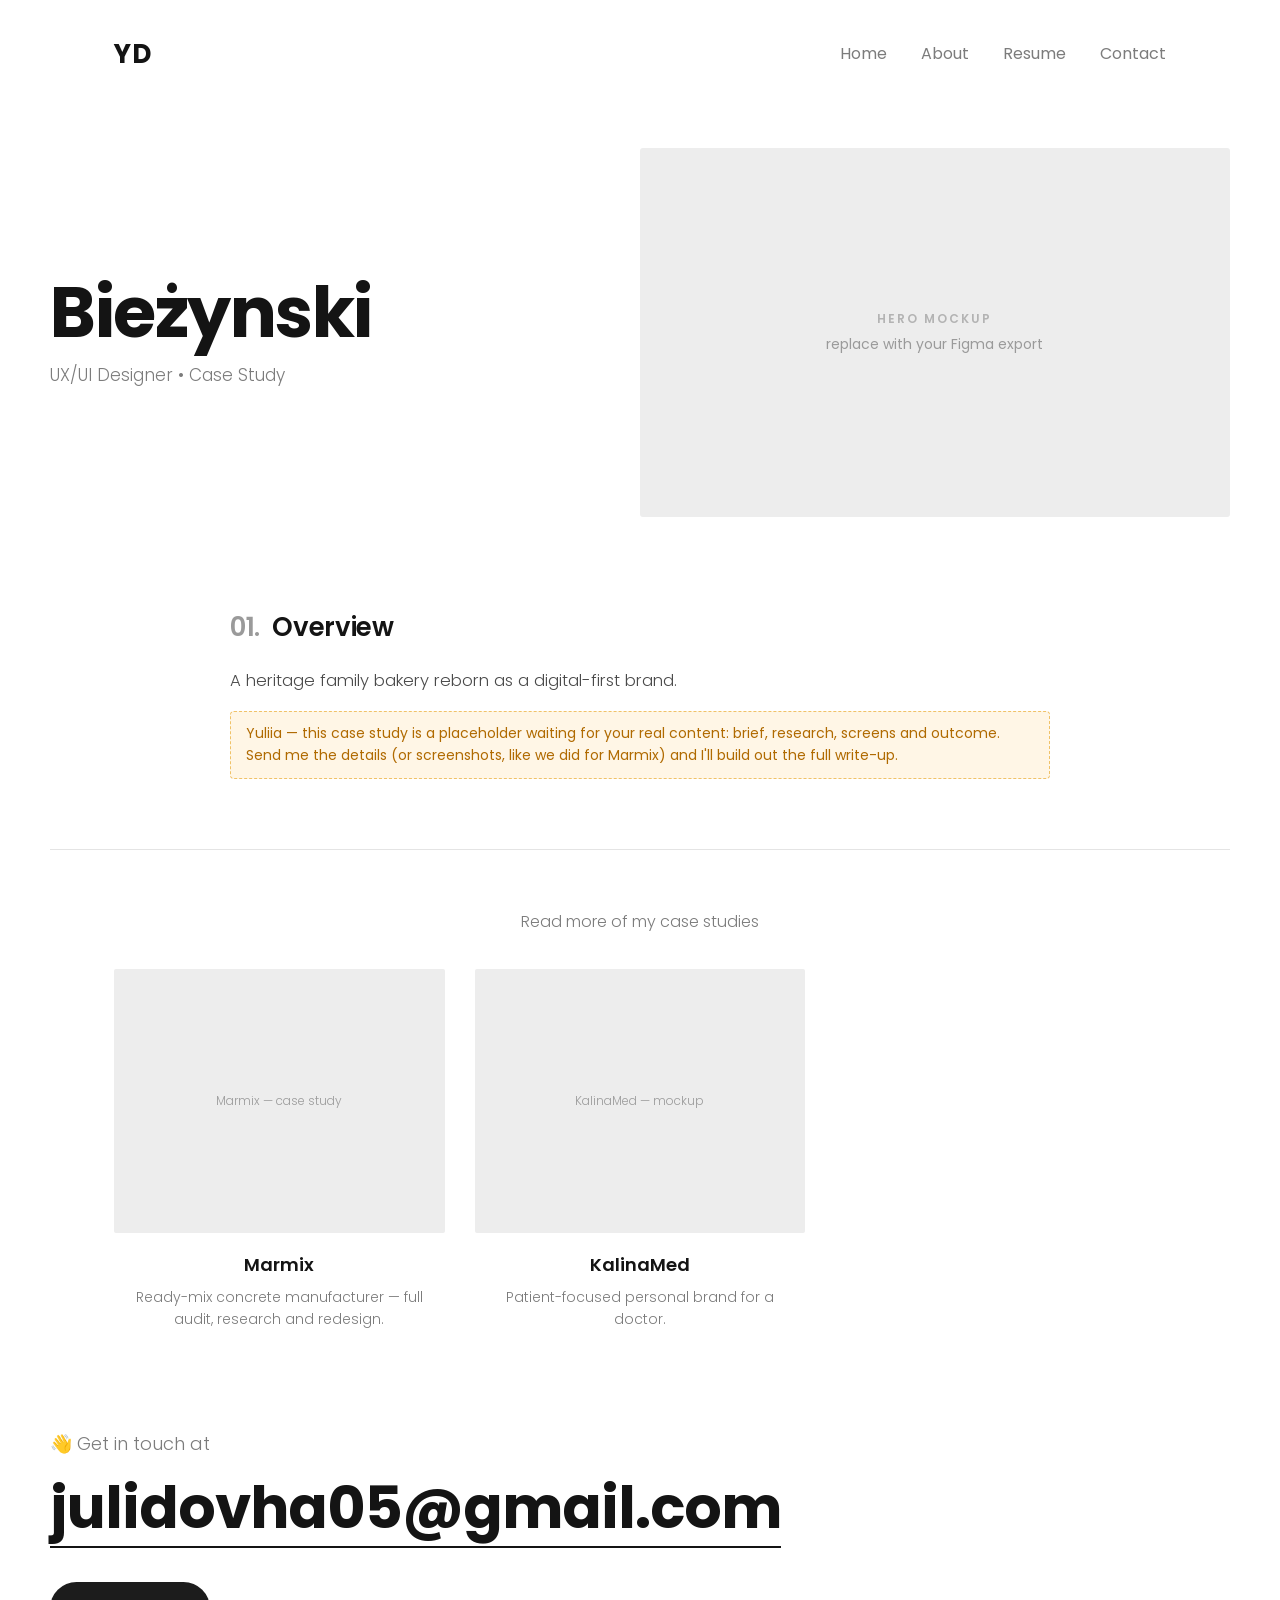
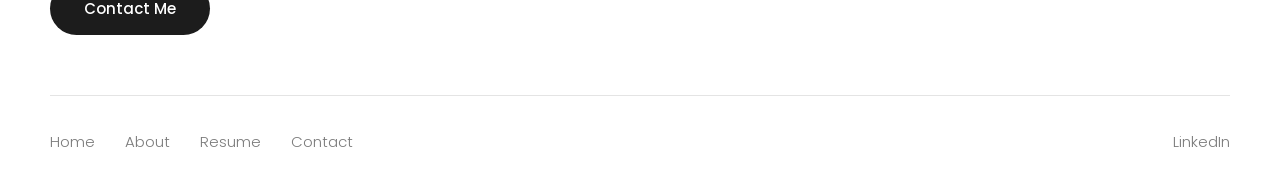
==== biezynski.html @ 41458e85 "Add files via upload" ====
<!DOCTYPE html>
<html lang="en">
<head>
<meta charset="UTF-8">
<meta name="viewport" content="width=device-width, initial-scale=1.0">
<meta name="robots" content="noindex, nofollow">
<title>Bieżynski — Case Study | Yuliia Dovha</title>
<meta name="description" content="Bieżynski — UX/UI case study by Yuliia Dovha.">
<link rel="stylesheet" href="style.css">
</head>
<body>

<header class="wrap nav">
  <a href="index.html" class="logo">YD</a>
  <button class="nav-toggle" aria-label="Menu">&#9776;</button>
  <nav class="nav-links">
    <a href="index.html">Home</a>
    <a href="index.html#about">About</a>
    <a href="#" class="resume-link">Resume</a>
    <a href="index.html#contact">Contact</a>
  </nav>
</header>

<main>
  <section class="wrap cs-hero">
    <div class="title reveal">
      <h1>Bieżynski</h1>
      <p class="role">UX/UI Designer &bull; Case Study</p>
    </div>
    <div class="cs-shot reveal">
      <div class="thumb-ph"><span>Hero mockup</span>replace with your Figma export</div>
    </div>
  </section>

  <section class="cs-block reveal">
    <h2><span class="num">01.</span>Overview</h2>
    <p>A heritage family bakery reborn as a digital-first brand.</p>
    <span class="note">Yuliia &mdash; this case study is a placeholder waiting for your real content: brief, research, screens and outcome. Send me the details (or screenshots, like we did for Marmix) and I'll build out the full write-up.</span>
  </section>

  <section class="wrap more-cases reveal">
    <p class="h">Read more of my case studies</p>
    <div class="more-grid">
      <a href="marmix.html"><div class="mc-thumb">Marmix &mdash; case study</div><h4>Marmix</h4><p>Ready-mix concrete manufacturer &mdash; full audit, research and redesign.</p></a>
      <a href="kalinamed.html"><div class="mc-thumb">KalinaMed &mdash; mockup</div><h4>KalinaMed</h4><p>Patient-focused personal brand for a doctor.</p></a>
    </div>
  </section>

  <section class="wrap contact">
    <p class="hi reveal">&#128075; Get in touch at</p>
    <a class="mail reveal" href="mailto:julidovha05@gmail.com">julidovha05@gmail.com</a>
    <div class="reveal"><a class="btn" href="mailto:julidovha05@gmail.com">Contact Me</a></div>
  </section>
</main>

<footer class="wrap footer">
  <div class="footer-links">
    <a href="index.html">Home</a>
    <a href="index.html#about">About</a>
    <a href="#" class="resume-link">Resume</a>
    <a href="index.html#contact">Contact</a>
  </div>
  <div class="social"><a href="#" data-linkedin target="_blank" rel="noopener">LinkedIn</a></div>
</footer>

<script>
  const toggle = document.querySelector('.nav-toggle');
  const links = document.querySelector('.nav-links');
  toggle && toggle.addEventListener('click', () => links.classList.toggle('open'));
  const io = new IntersectionObserver((entries) => {
    entries.forEach(e => { if (e.isIntersecting) { e.target.classList.add('in'); io.unobserve(e.target); } });
  }, { threshold: 0.08 });
  document.querySelectorAll('.reveal').forEach(el => io.observe(el));
</script>
</body>
</html>
---- style.css ----
/* ===========================================================
   Yuliia Dovha — UX/UI Portfolio
   Shared stylesheet
   =========================================================== */

@import url('https://fonts.googleapis.com/css2?family=Poppins:wght@300;400;500;600;700&display=swap');

:root {
  --bg: #ffffff;
  --ink: #141414;
  --muted: #7c7c7c;
  --muted-soft: #9a9a9a;
  --card: #ededed;
  --card-2: #f3f3f3;
  --line: #e4e4e4;
  --btn: #1c1c1c;
  --btn-ink: #ffffff;
  --maxw: 1180px;
  --pad: clamp(20px, 5vw, 72px);
  --font: 'Poppins', -apple-system, BlinkMacSystemFont, 'Segoe UI', sans-serif;
}

* { box-sizing: border-box; margin: 0; padding: 0; }

html { scroll-behavior: smooth; }

body {
  font-family: var(--font);
  background: var(--bg);
  color: var(--ink);
  line-height: 1.55;
  -webkit-font-smoothing: antialiased;
  font-weight: 300;
}

a { color: inherit; text-decoration: none; }

img { max-width: 100%; display: block; }

.wrap {
  max-width: var(--maxw);
  margin: 0 auto;
  padding-left: var(--pad);
  padding-right: var(--pad);
}

/* ---------- Nav ---------- */
.nav {
  display: flex;
  align-items: center;
  justify-content: space-between;
  padding-top: 34px;
  padding-bottom: 34px;
}
.logo {
  font-weight: 700;
  font-size: 26px;
  letter-spacing: 0.5px;
}
.nav-links {
  display: flex;
  gap: 34px;
  font-size: 16px;
  font-weight: 400;
}
.nav-links a { color: var(--muted); transition: color .2s ease; }
.nav-links a:hover, .nav-links a.active { color: var(--ink); }

.nav-toggle { display: none; background: none; border: 0; cursor: pointer; }

/* ---------- Hero (home) ---------- */
.hero { padding-top: 44px; padding-bottom: 70px; }
.hero h1 {
  font-weight: 700;
  font-size: clamp(44px, 8vw, 92px);
  line-height: 1.02;
  letter-spacing: -1.5px;
  margin-bottom: 34px;
}
.hero p {
  max-width: 860px;
  font-size: clamp(17px, 2.1vw, 22px);
  color: var(--muted);
  font-weight: 300;
  line-height: 1.6;
}

/* ---------- Projects grid ---------- */
.projects {
  display: grid;
  grid-template-columns: 1fr 1fr;
  gap: clamp(36px, 5vw, 64px) clamp(28px, 4vw, 56px);
  padding-bottom: 30px;
}
.project { display: block; }
.project-thumb {
  background: var(--card);
  aspect-ratio: 1 / 0.82;
  border-radius: 2px;
  overflow: hidden;
  display: flex;
  align-items: center;
  justify-content: center;
  position: relative;
  transition: transform .45s cubic-bezier(.2,.7,.2,1), box-shadow .45s ease;
}
.project-thumb img { width: 100%; height: 100%; object-fit: cover; }
.project:hover .project-thumb {
  transform: translateY(-6px);
  box-shadow: 0 24px 48px -24px rgba(0,0,0,.28);
}
.thumb-ph {
  color: var(--muted-soft);
  font-size: 14px;
  font-weight: 400;
  text-align: center;
  padding: 24px;
}
.thumb-ph span { display: block; font-weight: 600; color: #b3b3b3; margin-bottom: 6px; letter-spacing: 2px; text-transform: uppercase; font-size: 12px; }

.project h3 {
  font-weight: 600;
  font-size: clamp(26px, 3.4vw, 34px);
  margin: 26px 0 14px;
  letter-spacing: -0.5px;
}
.project p {
  color: var(--muted);
  font-size: 16px;
  font-weight: 300;
  max-width: 46ch;
}
.project .more {
  display: inline-block;
  margin-top: 14px;
  font-size: 15px;
  color: var(--ink);
  font-weight: 500;
  border-bottom: 1px solid var(--ink);
  padding-bottom: 2px;
}

/* ---------- Figma link row ---------- */
.all-projects {
  padding: 46px 0 10px;
  border-top: 1px solid var(--line);
  margin-top: 60px;
  display: flex;
  align-items: baseline;
  justify-content: space-between;
  gap: 20px;
  flex-wrap: wrap;
}
.all-projects p { color: var(--muted); font-weight: 300; font-size: 17px; }
.all-projects a.figma {
  font-weight: 500;
  font-size: 17px;
  border-bottom: 1px solid var(--ink);
  padding-bottom: 3px;
}

/* ---------- About section ---------- */
.about { padding: 90px 0 30px; }
.eyebrow {
  font-size: 13px;
  letter-spacing: 3px;
  text-transform: uppercase;
  color: var(--muted-soft);
  font-weight: 600;
  margin-bottom: 22px;
}
.about h2 {
  font-weight: 600;
  font-size: clamp(28px, 4vw, 42px);
  max-width: 20ch;
  line-height: 1.15;
  letter-spacing: -0.5px;
  margin-bottom: 26px;
}
.about p {
  max-width: 760px;
  color: var(--muted);
  font-weight: 300;
  font-size: 18px;
  margin-bottom: 16px;
}
.skills {
  display: flex;
  flex-wrap: wrap;
  gap: 10px;
  margin-top: 30px;
}
.skills span {
  border: 1px solid var(--line);
  border-radius: 40px;
  padding: 8px 18px;
  font-size: 14px;
  font-weight: 400;
  color: var(--ink);
}

/* ---------- Contact ---------- */
.contact { padding: 100px 0 60px; }
.contact .hi { color: var(--muted); font-size: 18px; margin-bottom: 18px; font-weight: 300; }
.contact .mail {
  font-weight: 700;
  font-size: clamp(30px, 6vw, 58px);
  letter-spacing: -1px;
  border-bottom: 2px solid var(--ink);
  display: inline-block;
  padding-bottom: 6px;
  line-height: 1.1;
  word-break: break-word;
}
.btn {
  display: inline-block;
  background: var(--btn);
  color: var(--btn-ink);
  padding: 15px 34px;
  border-radius: 40px;
  font-size: 15px;
  font-weight: 500;
  margin-top: 34px;
  transition: transform .2s ease, opacity .2s ease;
}
.btn:hover { transform: translateY(-2px); opacity: .9; }

/* ---------- Footer ---------- */
.footer {
  border-top: 1px solid var(--line);
  padding: 34px 0;
  display: flex;
  align-items: center;
  justify-content: space-between;
  flex-wrap: wrap;
  gap: 16px;
}
.footer-links { display: flex; gap: 30px; font-size: 15px; }
.footer-links a { color: var(--muted); transition: color .2s; }
.footer-links a:hover { color: var(--ink); }
.footer .social { color: var(--muted); font-size: 15px; }
.footer .social a:hover { color: var(--ink); }

/* ===========================================================
   CASE STUDY PAGE
   =========================================================== */
.cs-hero {
  display: grid;
  grid-template-columns: 1fr 1.15fr;
  gap: clamp(30px, 6vw, 80px);
  align-items: center;
  padding: 40px 0 60px;
}
.cs-hero .title h1 {
  font-weight: 700;
  font-size: clamp(40px, 6vw, 70px);
  letter-spacing: -1.5px;
  line-height: 1.02;
  margin-bottom: 14px;
}
.cs-hero .title .role { color: var(--muted); font-size: 17px; font-weight: 300; }
.cs-shot {
  background: var(--card);
  aspect-ratio: 16 / 10;
  border-radius: 3px;
  display: flex; align-items: center; justify-content: center;
  overflow: hidden;
}
.cs-shot img { width: 100%; height: 100%; object-fit: cover; }

.cs-meta {
  display: flex;
  gap: clamp(40px, 12vw, 140px);
  justify-content: center;
  padding: 46px 0;
  border-top: 1px solid var(--line);
  border-bottom: 1px solid var(--line);
  text-align: center;
}
.cs-meta .label { font-size: 13px; letter-spacing: 2px; text-transform: uppercase; color: var(--muted-soft); font-weight: 600; margin-bottom: 8px; }
.cs-meta .val { font-size: 16px; color: var(--ink); font-weight: 400; }

.cs-band {
  background: var(--card-2);
  padding: 60px 0;
  margin: 60px 0;
}
.cs-band .shots {
  display: grid;
  grid-template-columns: 1fr 1fr;
  gap: 24px;
}
.cs-band .shot {
  background: #e2e2e2;
  aspect-ratio: 4 / 3;
  border-radius: 3px;
  display: flex; align-items: center; justify-content: center;
  color: var(--muted-soft); font-size: 13px; text-align:center; padding: 16px;
}
.cs-caption { text-align: center; color: var(--muted); font-size: 14px; font-style: italic; margin-top: 26px; font-weight: 300; }

.cs-section { max-width: 720px; margin: 0 auto; padding: 30px 0; }
.cs-section h2 {
  font-weight: 600;
  font-size: 26px;
  margin-bottom: 20px;
  letter-spacing: -0.3px;
}
.cs-section h2 .num { color: var(--muted-soft); font-weight: 600; margin-right: 12px; }
.cs-section p { color: #4a4a4a; font-size: 16.5px; font-weight: 300; margin-bottom: 16px; line-height: 1.7; }
.cs-section .ph { color: #b06a00; background: #fff6e6; border: 1px dashed #f0c268; border-radius: 4px; padding: 2px 8px; font-size: 14px; font-weight: 400; }

.gallery {
  display: grid;
  grid-template-columns: repeat(5, 1fr);
  gap: 14px;
  margin: 40px 0 10px;
}
.gallery .g {
  background: var(--card);
  aspect-ratio: 3 / 5;
  border-radius: 3px;
  display:flex; align-items:center; justify-content:center;
  color: var(--muted-soft); font-size: 11px; text-align:center; padding: 8px;
}

.stats {
  display: grid;
  grid-template-columns: repeat(4, 1fr);
  gap: 30px;
  max-width: 900px;
  margin: 60px auto;
  text-align: center;
}
.stats .n { font-weight: 700; font-size: clamp(38px, 6vw, 64px); letter-spacing: -1px; }
.stats .l { color: var(--muted); font-size: 15px; font-weight: 300; margin-top: 6px; }

.cs-live { max-width: 720px; margin: 0 auto; padding: 20px 0 40px; }
.cs-live h2 { font-weight: 600; font-size: 24px; margin-bottom: 16px; }
.cs-live p { color: #4a4a4a; font-weight: 300; font-size: 16.5px; line-height: 1.7; }

.more-cases { border-top: 1px solid var(--line); padding-top: 60px; margin-top: 40px; }
.more-cases .h { text-align: center; color: var(--muted); font-size: 16px; margin-bottom: 34px; font-weight: 300; }
.more-grid { display: grid; grid-template-columns: repeat(3, 1fr); gap: 30px; }
.more-grid .mc-thumb { background: var(--card); aspect-ratio: 1/0.8; border-radius: 2px; display:flex;align-items:center;justify-content:center;color:var(--muted-soft);font-size:12px; }
.more-grid h4 { text-align:center; font-weight: 600; font-size: 18px; margin: 18px 0 8px; }
.more-grid p { text-align:center; color: var(--muted); font-size: 14px; font-weight: 300; max-width: 32ch; margin: 0 auto; }

/* ---------- Reveal animation ---------- */
.reveal { opacity: 0; transform: translateY(24px); transition: opacity .7s ease, transform .7s cubic-bezier(.2,.7,.2,1); }
.reveal.in { opacity: 1; transform: none; }

/* ---------- Responsive ---------- */
@media (max-width: 820px) {
  .projects { grid-template-columns: 1fr; }
  .cs-hero { grid-template-columns: 1fr; }
  .cs-band .shots { grid-template-columns: 1fr; }
  .gallery { grid-template-columns: repeat(2, 1fr); }
  .stats { grid-template-columns: 1fr 1fr; gap: 40px 20px; }
  .more-grid { grid-template-columns: 1fr; gap: 40px; }
  .cs-meta { flex-direction: column; gap: 30px; }
  .nav-links { gap: 22px; font-size: 15px; }
}

@media (max-width: 520px) {
  .nav-links { display: none; }
  .nav-links.open {
    display: flex;
    position: absolute;
    top: 84px; left: 0; right: 0;
    flex-direction: column;
    background: #fff;
    padding: 20px var(--pad) 28px;
    gap: 18px;
    border-bottom: 1px solid var(--line);
    z-index: 20;
  }
  .nav-toggle { display: block; font-size: 26px; line-height: 1; color: var(--ink); }
  .nav { position: relative; }
}

@media (prefers-reduced-motion: reduce) {
  * { scroll-behavior: auto; }
  .reveal { opacity: 1; transform: none; transition: none; }
  .project:hover .project-thumb { transform: none; }
}

/* ===========================================================
   CASE STUDY — EXTENDED BLOCKS (added for Marmix deep-dive)
   =========================================================== */

.shot-full {
  width: 100%;
  border-radius: 3px;
  border: 1px solid var(--line);
}

/* Before / After */
.ba-grid { display: grid; grid-template-columns: 1fr 1fr; gap: 24px; }
.ba-item .ba-label {
  font-size: 13px; letter-spacing: 2px; text-transform: uppercase;
  color: var(--muted-soft); font-weight: 600; margin-bottom: 14px;
}
.ba-item.after .ba-label { color: var(--ink); }

/* Screenshot figures with captions */
.newshots { display: grid; grid-template-columns: 1fr 1fr; gap: 34px 24px; margin: 20px 0; }
.newshots figure { margin: 0; }
.newshots figcaption { color: var(--muted); font-size: 14px; font-weight: 300; margin-top: 12px; line-height: 1.55; }

/* Wider prose block for research / IA sections */
.cs-block { max-width: 820px; margin: 0 auto; padding: 30px 0; }
.cs-block h2 { font-weight: 600; font-size: 26px; margin-bottom: 20px; letter-spacing: -0.3px; }
.cs-block h2 .num { color: var(--muted-soft); font-weight: 600; margin-right: 12px; }
.cs-block p { color: #4a4a4a; font-size: 16.5px; font-weight: 300; line-height: 1.7; margin-bottom: 16px; }
.cs-block h3 { font-weight: 600; font-size: 18px; margin: 30px 0 12px; letter-spacing: -0.2px; }

/* Findings / bullet list with rules */
.cs-list { list-style: none; margin: 12px 0; }
.cs-list li {
  position: relative; padding: 16px 0 16px 28px;
  border-bottom: 1px solid var(--line);
  color: #4a4a4a; font-weight: 300; font-size: 16px; line-height: 1.6;
}
.cs-list li:first-child { border-top: 1px solid var(--line); }
.cs-list li strong { color: var(--ink); font-weight: 600; }
.cs-list li::before {
  content: ""; position: absolute; left: 0; top: 24px;
  width: 12px; height: 2px; background: var(--ink);
}

/* Cards (buyers, goals) */
.cs-cards { display: grid; grid-template-columns: 1fr 1fr; gap: 20px; margin: 26px 0; }
.cs-card { border: 1px solid var(--line); border-radius: 4px; padding: 26px; }
.cs-card .k { font-size: 12px; letter-spacing: 2px; text-transform: uppercase; color: var(--muted-soft); font-weight: 600; margin-bottom: 10px; }
.cs-card h4 { font-weight: 600; font-size: 18px; margin-bottom: 10px; letter-spacing: -0.2px; }
.cs-card p { font-size: 15px; color: var(--muted); font-weight: 300; line-height: 1.65; margin: 0; }
.cs-card ul { list-style: none; margin: 6px 0 0; }
.cs-card li { font-size: 15px; color: #4a4a4a; font-weight: 300; padding: 5px 0 5px 18px; position: relative; }
.cs-card li::before { content: ""; position: absolute; left: 0; top: 13px; width: 8px; height: 2px; background: var(--muted-soft); }

/* Information architecture before/after */
.ia-grid { display: grid; grid-template-columns: 1fr 1fr; gap: 20px; margin: 26px 0; }
.ia-col { border: 1px solid var(--line); border-radius: 4px; padding: 24px; }
.ia-col.after { background: var(--card-2); border-color: transparent; }
.ia-col .k { font-size: 12px; letter-spacing: 2px; text-transform: uppercase; color: var(--muted-soft); font-weight: 600; margin-bottom: 14px; }
.ia-col.after .k { color: var(--ink); }
.ia-col ol, .ia-col ul { list-style: none; }
.ia-col li { padding: 8px 0; font-size: 15px; font-weight: 300; color: #4a4a4a; border-bottom: 1px dashed var(--line); }
.ia-col li:last-child { border-bottom: 0; }
.ia-col li span { color: var(--muted-soft); font-size: 13px; }

/* Decision callout */
.decision { border-left: 2px solid var(--ink); padding: 4px 0 4px 22px; margin: 24px 0; }
.decision h4 { font-weight: 600; font-size: 17px; margin-bottom: 8px; }
.decision p { color: #4a4a4a; font-size: 16px; font-weight: 300; line-height: 1.7; margin: 0; }

/* Editable note (for Yuliia — delete/replace before publishing) */
.note { display: block; color: #b06a00; background: #fff6e6; border: 1px dashed #f0c268; border-radius: 4px; padding: 11px 15px; font-size: 14px; font-weight: 400; margin-top: 14px; line-height: 1.55; }

@media (max-width: 820px) {
  .ba-grid, .newshots, .cs-cards, .ia-grid { grid-template-columns: 1fr; }
}
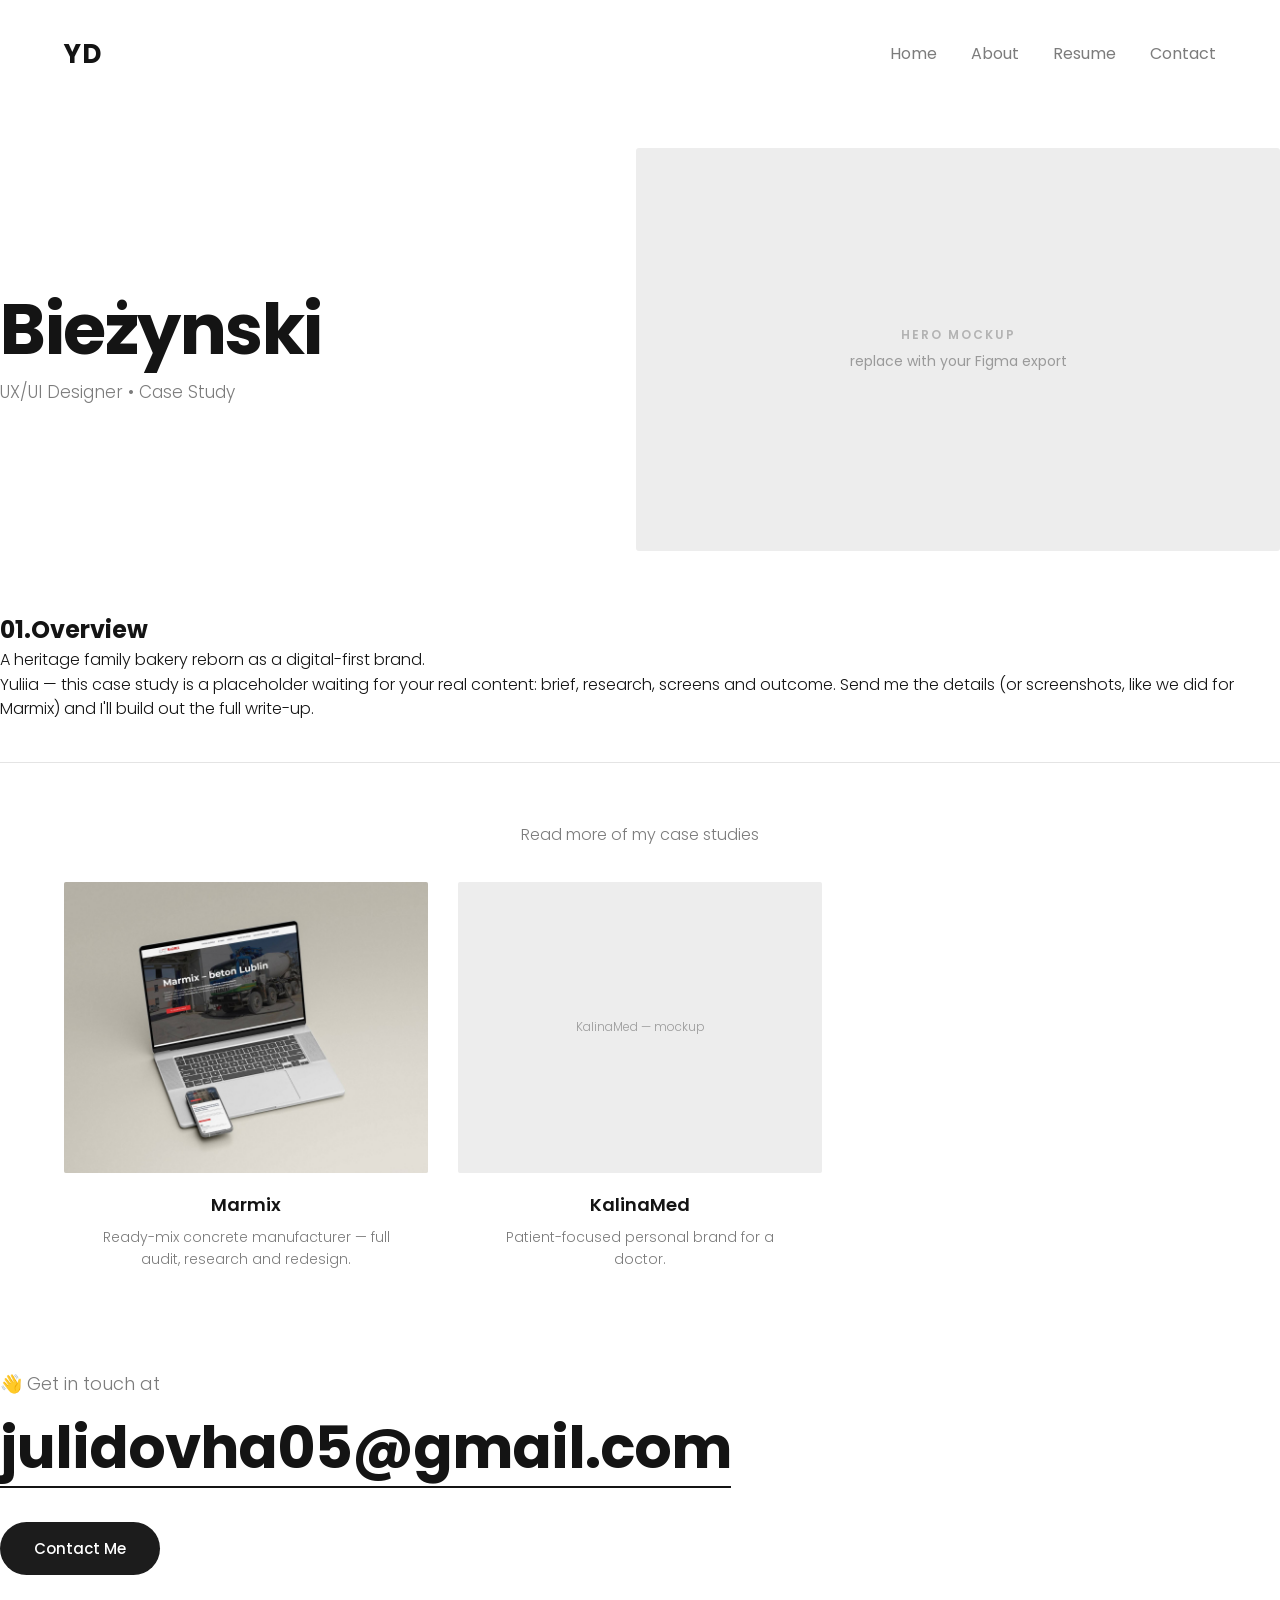
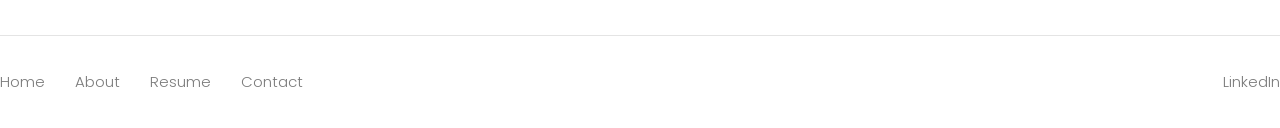
==== commit 1a04f43a: "Add files via upload" ====
--- a/biezynski.html
+++ b/biezynski.html
@@ -41,7 +41,7 @@
   <section class="wrap more-cases reveal">
     <p class="h">Read more of my case studies</p>
     <div class="more-grid">
-      <a href="marmix.html"><div class="mc-thumb">Marmix &mdash; case study</div><h4>Marmix</h4><p>Ready-mix concrete manufacturer &mdash; full audit, research and redesign.</p></a>
+      <a href="marmix.html"><div class="mc-thumb" style="position:relative;overflow:hidden;padding:0;color:transparent;"><img src="marmix-hero.jpg" alt="Marmix homepage shown on a MacBook and phone" style="position:absolute;inset:0;width:100%;height:100%;object-fit:cover;object-position:top center;"></div><h4>Marmix</h4><p>Ready-mix concrete manufacturer &mdash; full audit, research and redesign.</p></a>
       <a href="kalinamed.html"><div class="mc-thumb">KalinaMed &mdash; mockup</div><h4>KalinaMed</h4><p>Patient-focused personal brand for a doctor.</p></a>
     </div>
   </section>
--- a/style.css
+++ b/style.css
@@ -15,7 +15,7 @@
   --line: #e4e4e4;
   --btn: #1c1c1c;
   --btn-ink: #ffffff;
-  --maxw: 1180px;
+  --maxw: 1440px;
   --pad: clamp(20px, 5vw, 72px);
   --font: 'Poppins', -apple-system, BlinkMacSystemFont, 'Segoe UI', sans-serif;
 }
@@ -385,79 +385,79 @@
   .project:hover .project-thumb { transform: none; }
 }
 
-/* ===========================================================
-   CASE STUDY — EXTENDED BLOCKS (added for Marmix deep-dive)
-   =========================================================== */
-
-.shot-full {
-  width: 100%;
-  border-radius: 3px;
+/* ============================================================
+   MARMIX — side-by-side hero (scroll-on-hover) + full-bleed shots
+   Doklej na SAMYM KOncu pliku style.css.
+   ============================================================ */
+
+/* zapobiega poziomemu scrollbarowi przy obrazach 100vw */
+html, body { overflow-x: hidden; }
+
+/* ---------- Hero: uklad obok siebie (jak dotad) ---------- */
+.cs-hero .title h1 { margin-bottom: 14px; }
+.cs-hero .scroll-hint {
+  text-align: left; margin-top: 22px;
+  color: var(--muted-soft); font-size: 13px; font-weight: 300; letter-spacing: .3px;
+}
+
+/* ---------- Browser mockup frame ---------- */
+.browser {
   border: 1px solid var(--line);
-}
-
-/* Before / After */
-.ba-grid { display: grid; grid-template-columns: 1fr 1fr; gap: 24px; }
-.ba-item .ba-label {
-  font-size: 13px; letter-spacing: 2px; text-transform: uppercase;
-  color: var(--muted-soft); font-weight: 600; margin-bottom: 14px;
-}
-.ba-item.after .ba-label { color: var(--ink); }
-
-/* Screenshot figures with captions */
-.newshots { display: grid; grid-template-columns: 1fr 1fr; gap: 34px 24px; margin: 20px 0; }
-.newshots figure { margin: 0; }
-.newshots figcaption { color: var(--muted); font-size: 14px; font-weight: 300; margin-top: 12px; line-height: 1.55; }
-
-/* Wider prose block for research / IA sections */
-.cs-block { max-width: 820px; margin: 0 auto; padding: 30px 0; }
-.cs-block h2 { font-weight: 600; font-size: 26px; margin-bottom: 20px; letter-spacing: -0.3px; }
-.cs-block h2 .num { color: var(--muted-soft); font-weight: 600; margin-right: 12px; }
-.cs-block p { color: #4a4a4a; font-size: 16.5px; font-weight: 300; line-height: 1.7; margin-bottom: 16px; }
-.cs-block h3 { font-weight: 600; font-size: 18px; margin: 30px 0 12px; letter-spacing: -0.2px; }
-
-/* Findings / bullet list with rules */
-.cs-list { list-style: none; margin: 12px 0; }
-.cs-list li {
-  position: relative; padding: 16px 0 16px 28px;
+  border-radius: 10px;
+  overflow: hidden;
+  background: #fff;
+  box-shadow: 0 22px 55px -30px rgba(0,0,0,.35);
+}
+.browser-bar {
+  display: flex; align-items: center; gap: 10px;
+  padding: 10px 15px; background: #f6f6f6;
   border-bottom: 1px solid var(--line);
-  color: #4a4a4a; font-weight: 300; font-size: 16px; line-height: 1.6;
-}
-.cs-list li:first-child { border-top: 1px solid var(--line); }
-.cs-list li strong { color: var(--ink); font-weight: 600; }
-.cs-list li::before {
-  content: ""; position: absolute; left: 0; top: 24px;
-  width: 12px; height: 2px; background: var(--ink);
-}
-
-/* Cards (buyers, goals) */
-.cs-cards { display: grid; grid-template-columns: 1fr 1fr; gap: 20px; margin: 26px 0; }
-.cs-card { border: 1px solid var(--line); border-radius: 4px; padding: 26px; }
-.cs-card .k { font-size: 12px; letter-spacing: 2px; text-transform: uppercase; color: var(--muted-soft); font-weight: 600; margin-bottom: 10px; }
-.cs-card h4 { font-weight: 600; font-size: 18px; margin-bottom: 10px; letter-spacing: -0.2px; }
-.cs-card p { font-size: 15px; color: var(--muted); font-weight: 300; line-height: 1.65; margin: 0; }
-.cs-card ul { list-style: none; margin: 6px 0 0; }
-.cs-card li { font-size: 15px; color: #4a4a4a; font-weight: 300; padding: 5px 0 5px 18px; position: relative; }
-.cs-card li::before { content: ""; position: absolute; left: 0; top: 13px; width: 8px; height: 2px; background: var(--muted-soft); }
-
-/* Information architecture before/after */
-.ia-grid { display: grid; grid-template-columns: 1fr 1fr; gap: 20px; margin: 26px 0; }
-.ia-col { border: 1px solid var(--line); border-radius: 4px; padding: 24px; }
-.ia-col.after { background: var(--card-2); border-color: transparent; }
-.ia-col .k { font-size: 12px; letter-spacing: 2px; text-transform: uppercase; color: var(--muted-soft); font-weight: 600; margin-bottom: 14px; }
-.ia-col.after .k { color: var(--ink); }
-.ia-col ol, .ia-col ul { list-style: none; }
-.ia-col li { padding: 8px 0; font-size: 15px; font-weight: 300; color: #4a4a4a; border-bottom: 1px dashed var(--line); }
-.ia-col li:last-child { border-bottom: 0; }
-.ia-col li span { color: var(--muted-soft); font-size: 13px; }
-
-/* Decision callout */
-.decision { border-left: 2px solid var(--ink); padding: 4px 0 4px 22px; margin: 24px 0; }
-.decision h4 { font-weight: 600; font-size: 17px; margin-bottom: 8px; }
-.decision p { color: #4a4a4a; font-size: 16px; font-weight: 300; line-height: 1.7; margin: 0; }
-
-/* Editable note (for Yuliia — delete/replace before publishing) */
-.note { display: block; color: #b06a00; background: #fff6e6; border: 1px dashed #f0c268; border-radius: 4px; padding: 11px 15px; font-size: 14px; font-weight: 400; margin-top: 14px; line-height: 1.55; }
+}
+.browser-dots { display: flex; gap: 7px; flex: 0 0 auto; }
+.browser-dots i { width: 11px; height: 11px; border-radius: 50%; background: #d9d9d9; display: block; }
+.browser-url {
+  flex: 1 1 auto; max-width: 240px; margin: 0 auto;
+  background: #fff; border: 1px solid var(--line); border-radius: 100px;
+  font-size: 12px; color: var(--muted-soft); padding: 5px 14px;
+  text-align: center; white-space: nowrap; overflow: hidden; text-overflow: ellipsis;
+}
+
+/* Hero: przewijany zrzut calej strony na hover */
+.hero-browser { --sh: clamp(300px, 44vh, 480px); margin: 0; }
+.scroll-shot { height: var(--sh); overflow: hidden; position: relative; cursor: ns-resize; }
+.scroll-shot img { width: 100%; height: auto; display: block; transition: transform .6s ease; }
+.scroll-shot:hover img {
+  transform: translateY(calc(-100% + var(--sh)));
+  transition: transform 9s linear;
+}
+
+/* ---------- Full-bleed image (od krawedzi do krawedzi) ---------- */
+.fullbleed { width: 100vw; margin-left: calc(50% - 50vw); }
+.fullbleed img { width: 100%; height: auto; display: block; }
+
+.showcase-block { margin: clamp(48px, 7vw, 88px) 0; }
+.showcase-block .band-label { margin-bottom: 22px; }
+.showcase-block .cs-caption { margin-top: 24px; }
+.cs-block .fullbleed { margin: 26px 0; }
+
+/* section label (eyebrow z kreska) */
+.band-label {
+  display: inline-flex; align-items: center; gap: 12px;
+  font-size: 12px; letter-spacing: 2px; text-transform: uppercase;
+  color: var(--ink); font-weight: 600;
+}
+.band-label::before { content: ""; width: 22px; height: 2px; background: currentColor; }
+
+/* ---------- Old site: opisy w kafelkach ---------- */
+.old-cap { color: var(--muted); font-size: 14px; font-weight: 300; margin-top: 12px; line-height: 1.55; }
+.old-tiles { display: grid; grid-template-columns: repeat(2, 1fr); gap: 16px; margin-top: 24px; }
+.old-tile { border: 1px solid var(--line); border-radius: 4px; padding: 18px 20px; }
+.old-tile .k { font-size: 12px; letter-spacing: 2px; text-transform: uppercase; color: var(--muted-soft); font-weight: 600; margin-bottom: 8px; }
+.old-tile p { font-size: 15px; color: #4a4a4a; font-weight: 300; line-height: 1.6; margin: 0; }
 
 @media (max-width: 820px) {
-  .ba-grid, .newshots, .cs-cards, .ia-grid { grid-template-columns: 1fr; }
-}
+  .old-tiles { grid-template-columns: 1fr; }
+}
+@media (prefers-reduced-motion: reduce) {
+  .scroll-shot:hover img { transform: none; transition: none; }
+}
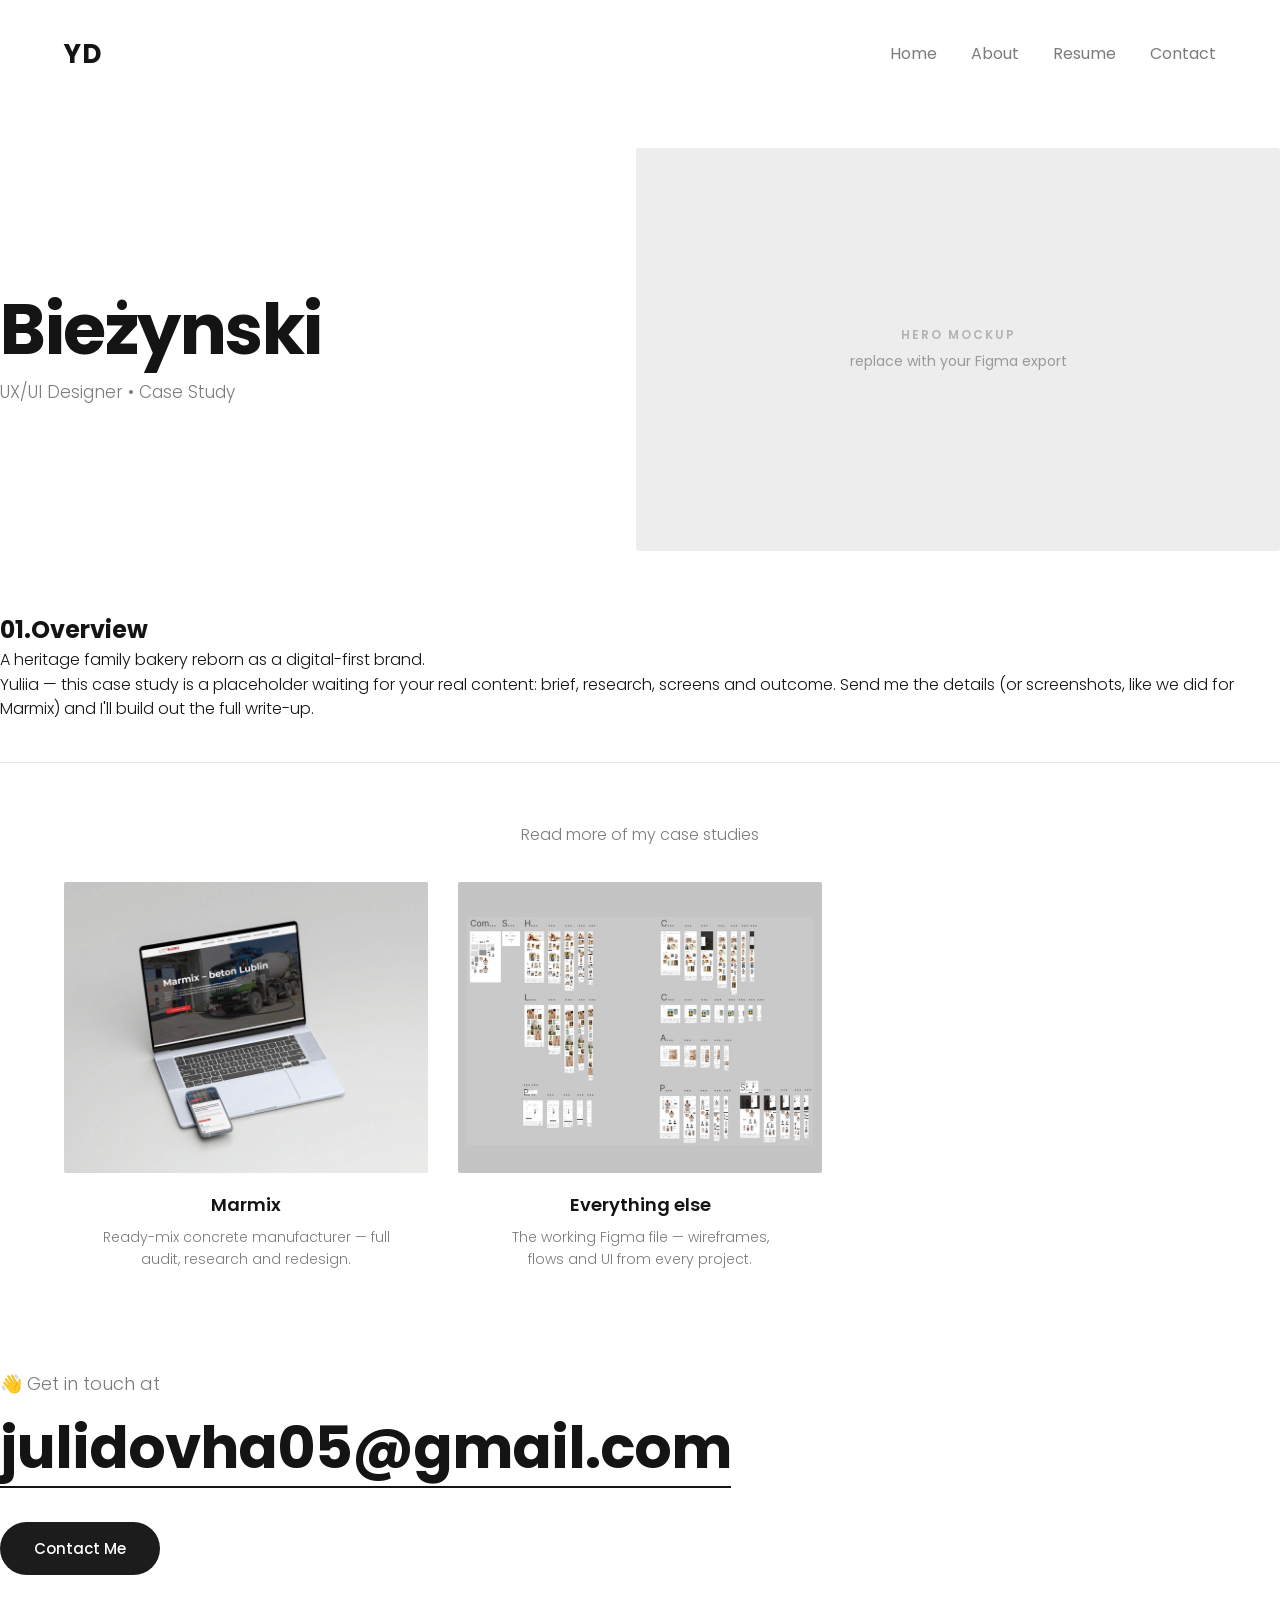
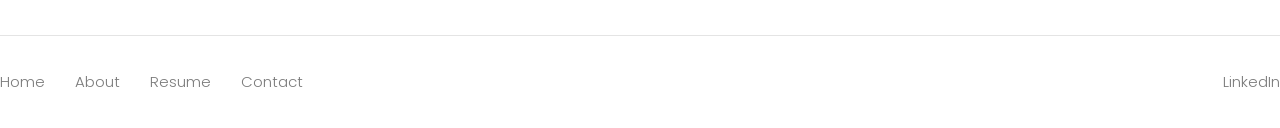
==== commit e7788605: "Add files via upload" ====
--- a/biezynski.html
+++ b/biezynski.html
@@ -16,7 +16,7 @@
   <nav class="nav-links">
     <a href="index.html">Home</a>
     <a href="index.html#about">About</a>
-    <a href="#" class="resume-link">Resume</a>
+    <a href="Yuliia-Dovha-CV.pdf" class="resume-link" target="_blank" rel="noopener">Resume</a>
     <a href="index.html#contact">Contact</a>
   </nav>
 </header>
@@ -42,7 +42,7 @@
     <p class="h">Read more of my case studies</p>
     <div class="more-grid">
       <a href="marmix.html"><div class="mc-thumb" style="position:relative;overflow:hidden;padding:0;color:transparent;"><img src="marmix-hero.jpg" alt="Marmix homepage shown on a MacBook and phone" style="position:absolute;inset:0;width:100%;height:100%;object-fit:cover;object-position:top center;"></div><h4>Marmix</h4><p>Ready-mix concrete manufacturer &mdash; full audit, research and redesign.</p></a>
-      <a href="kalinamed.html"><div class="mc-thumb">KalinaMed &mdash; mockup</div><h4>KalinaMed</h4><p>Patient-focused personal brand for a doctor.</p></a>
+      <a href="https://www.figma.com/design/InLUHViWf3izsoIkYblYzh/Portfolio?t=PLNjWqkeh9v2emWD-0" target="_blank" rel="noopener"><div class="mc-thumb" style="position:relative;overflow:hidden;padding:0;color:transparent;"><img src="figma-all-projects.jpg" style="position:absolute;inset:0;width:100%;height:100%;object-fit:cover;object-position:top center;" alt="Figma canvas with wireframes and UI screens from every project"></div><h4>Everything else</h4><p>The working Figma file &mdash; wireframes, flows and UI from every project.</p></a>
     </div>
   </section>
 
@@ -57,7 +57,7 @@
   <div class="footer-links">
     <a href="index.html">Home</a>
     <a href="index.html#about">About</a>
-    <a href="#" class="resume-link">Resume</a>
+    <a href="Yuliia-Dovha-CV.pdf" class="resume-link" target="_blank" rel="noopener">Resume</a>
     <a href="index.html#contact">Contact</a>
   </div>
   <div class="social"><a href="#" data-linkedin target="_blank" rel="noopener">LinkedIn</a></div>
--- a/style.css
+++ b/style.css
@@ -461,3 +461,70 @@
 @media (prefers-reduced-motion: reduce) {
   .scroll-shot:hover img { transform: none; transition: none; }
 }
+
+/* ============================================================
+   HOME — strzalka "See my projects" + karta "Everything else"
+   ============================================================ */
+
+/* ---------- Hero scroll cue ---------- */
+.scroll-cue {
+  display: inline-flex;
+  align-items: center;
+  gap: 16px;
+  margin-top: clamp(30px, 4vw, 46px);
+  font-size: 13px;
+  letter-spacing: 2px;
+  text-transform: uppercase;
+  font-weight: 600;
+  color: var(--ink);
+}
+.scroll-cue .cue-dot {
+  width: 46px; height: 46px;
+  flex: 0 0 auto;
+  border: 1px solid var(--line);
+  border-radius: 50%;
+  display: grid; place-items: center;
+  transition: background .25s ease, border-color .25s ease, color .25s ease;
+}
+.scroll-cue .cue-dot svg {
+  width: 15px; height: 15px;
+  stroke: currentColor; fill: none; stroke-width: 1.5;
+  animation: cue-nudge 2.6s cubic-bezier(.4, 0, .2, 1) infinite;
+}
+.scroll-cue:hover .cue-dot {
+  background: var(--btn);
+  border-color: var(--btn);
+  color: var(--btn-ink);
+}
+.scroll-cue:focus-visible {
+  outline: 2px solid var(--ink);
+  outline-offset: 8px;
+  border-radius: 40px;
+}
+@keyframes cue-nudge {
+  0%, 55%, 100% { transform: translateY(0); }
+  28%           { transform: translateY(5px); }
+}
+
+/* zapas przy smooth-scrollu do sekcji projektow */
+#projects { scroll-margin-top: 28px; }
+
+/* ---------- Karta "Everything else" (Figma) ---------- */
+.project-thumb.is-figma { background: #cacaca; }
+.thumb-tag {
+  position: absolute;
+  top: 16px; left: 16px;
+  z-index: 2;
+  background: rgba(255, 255, 255, .94);
+  border-radius: 100px;
+  padding: 6px 14px;
+  font-size: 11px;
+  letter-spacing: 1.6px;
+  text-transform: uppercase;
+  font-weight: 600;
+  color: var(--ink);
+}
+
+@media (prefers-reduced-motion: reduce) {
+  .scroll-cue .cue-dot svg { animation: none; }
+}
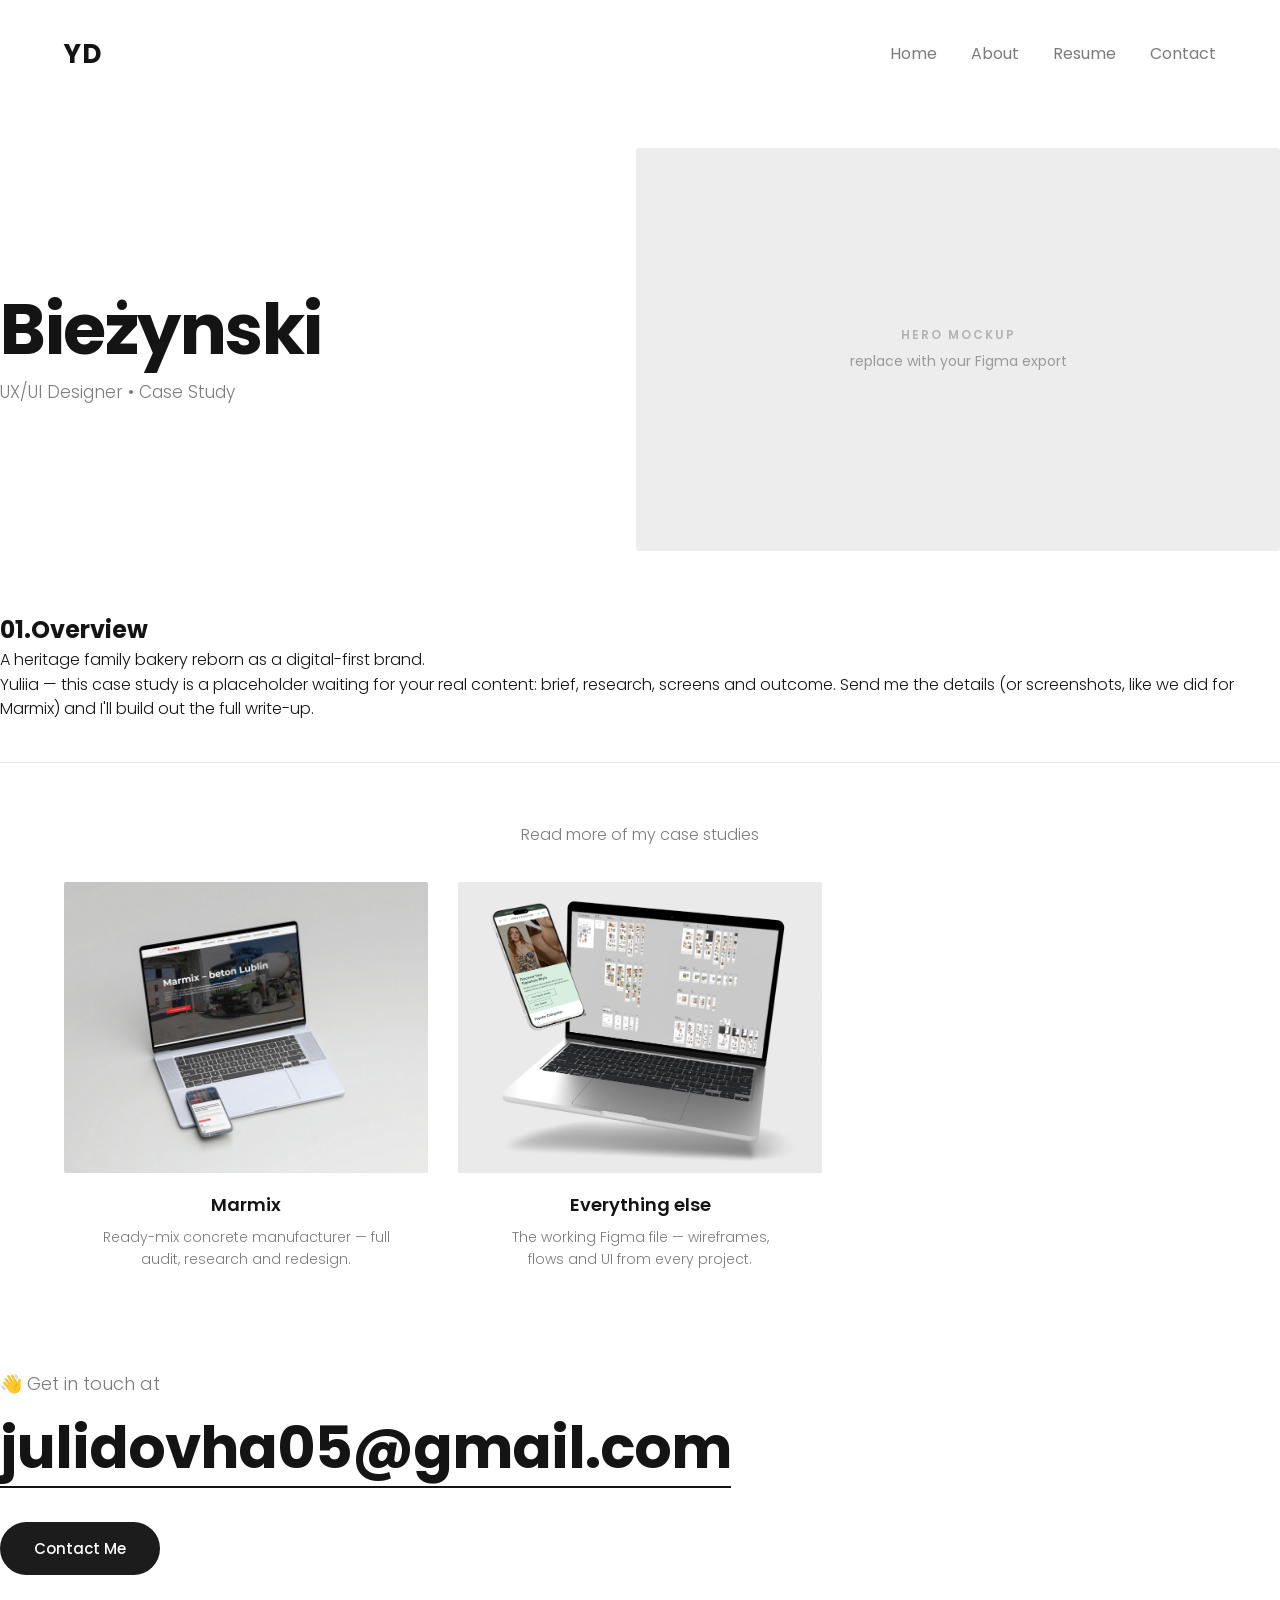
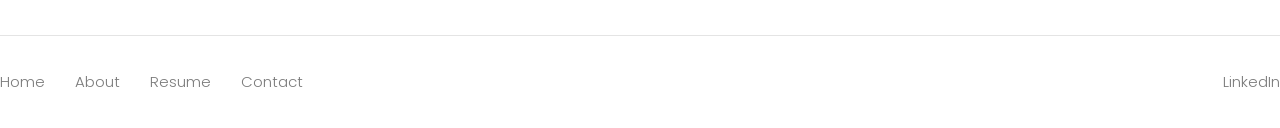
==== commit 79a6e469: "Add files via upload" ====
--- a/biezynski.html
+++ b/biezynski.html
@@ -42,7 +42,7 @@
     <p class="h">Read more of my case studies</p>
     <div class="more-grid">
       <a href="marmix.html"><div class="mc-thumb" style="position:relative;overflow:hidden;padding:0;color:transparent;"><img src="marmix-hero.jpg" alt="Marmix homepage shown on a MacBook and phone" style="position:absolute;inset:0;width:100%;height:100%;object-fit:cover;object-position:top center;"></div><h4>Marmix</h4><p>Ready-mix concrete manufacturer &mdash; full audit, research and redesign.</p></a>
-      <a href="https://www.figma.com/design/InLUHViWf3izsoIkYblYzh/Portfolio?t=PLNjWqkeh9v2emWD-0" target="_blank" rel="noopener"><div class="mc-thumb" style="position:relative;overflow:hidden;padding:0;color:transparent;"><img src="figma-all-projects.jpg" style="position:absolute;inset:0;width:100%;height:100%;object-fit:cover;object-position:top center;" alt="Figma canvas with wireframes and UI screens from every project"></div><h4>Everything else</h4><p>The working Figma file &mdash; wireframes, flows and UI from every project.</p></a>
+      <a href="https://www.figma.com/design/InLUHViWf3izsoIkYblYzh/Portfolio?t=PLNjWqkeh9v2emWD-0" target="_blank" rel="noopener"><div class="mc-thumb" style="position:relative;overflow:hidden;padding:0;color:transparent;"><img src="figma-all-projects.jpg" style="position:absolute;inset:0;width:100%;height:100%;object-fit:cover;object-position:top center;" alt="Figma canvas with wireframes and UI screens, shown on a MacBook"></div><h4>Everything else</h4><p>The working Figma file &mdash; wireframes, flows and UI from every project.</p></a>
     </div>
   </section>
 
--- a/style.css
+++ b/style.css
@@ -510,19 +510,19 @@
 #projects { scroll-margin-top: 28px; }
 
 /* ---------- Karta "Everything else" (Figma) ---------- */
-.project-thumb.is-figma { background: #cacaca; }
+.project-thumb.is-figma { background: #eaeaea; }
 .thumb-tag {
   position: absolute;
   top: 16px; left: 16px;
   z-index: 2;
-  background: rgba(255, 255, 255, .94);
+  background: rgba(18, 18, 18, .88);
   border-radius: 100px;
   padding: 6px 14px;
   font-size: 11px;
   letter-spacing: 1.6px;
   text-transform: uppercase;
   font-weight: 600;
-  color: var(--ink);
+  color: #fff;
 }
 
 @media (prefers-reduced-motion: reduce) {
